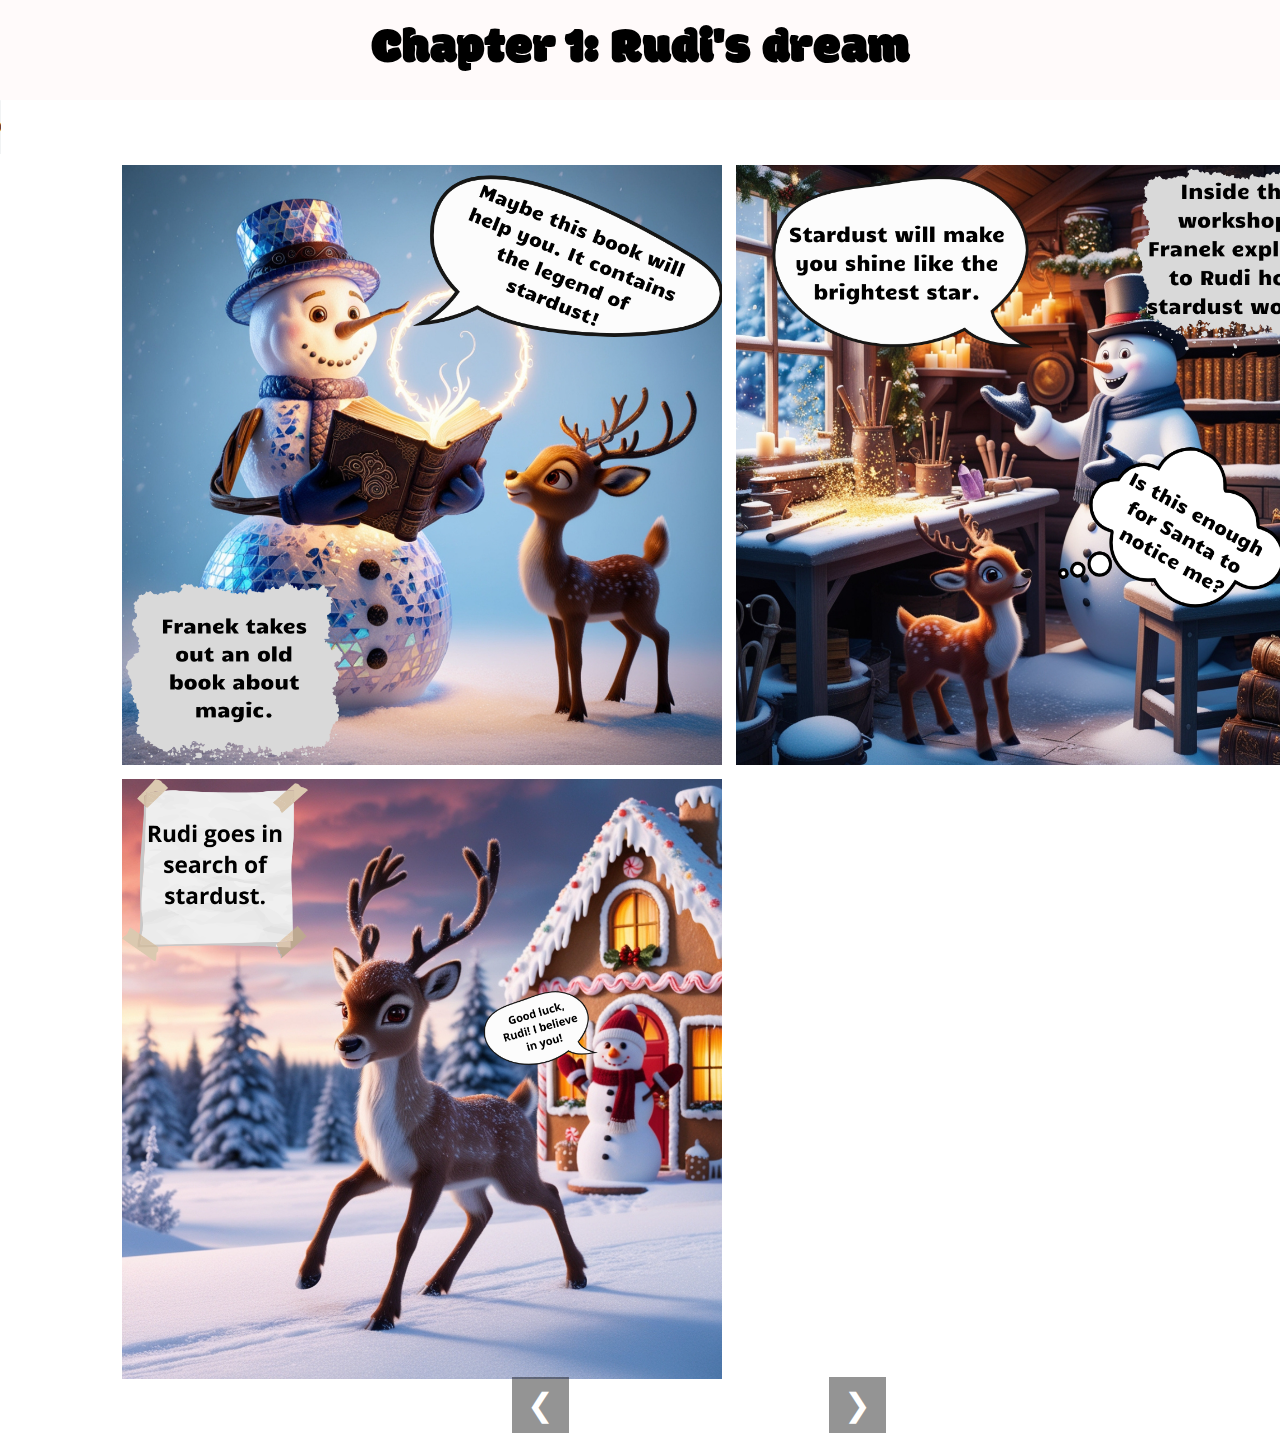
==== page2.html @ 6e91e517 "Update page2.html" ====
<!DOCTYPE html>
<html lang="en">
<head>
    <meta charset="UTF-8">
    <meta name="viewport" content="width=device-width, initial-scale=1.0">
    <title>Document</title>
    <link rel="stylesheet" href="page2.css">
    <link rel="preconnect" href="https://fonts.googleapis.com">
    <link rel="preconnect" href="https://fonts.gstatic.com" crossorigin>
    <link href="https://fonts.googleapis.com/css2?family=Modak&display=swap" rel="stylesheet">
</head>
<body>

    <div class="chapter">
        <p>Chapter 1: Rudi's dream</p>
    </div>
    <audio id="myAudio" loop controls>
        <source src="narracja - Made with Clipchamp.mp3" type="audio/mpeg">
        Twój przeglądarka nie obsługuje elementu audio.
    </audio>

    <div class="zdjęcia">
        <img src="Panel 5.png" alt="">
        <img src="Panel 6.png" alt="">
        <img class="zd1" src="Panel 7.png" alt="">
    </div>
    <a href="index.html" class="prev">&#10094</a>
    <a href="page3.html" class="next">&#10095</a>
    <script>
        // Pobranie elementu audio
        var audio = document.getElementById("myAudio");

        // Ustawienie, aby audio rozpoczęło się od 30. sekundy
        audio.currentTime = 38;

        // Rozpoczęcie odtwarzania audio
        audio.play();
    </script>
</body>


    

</html>
---- page2.css ----
body {
    margin: 0;
    padding: 0;
}
.chapter {
    width: 100%;
    height: 100px;
    font-size: 50px;
    font-family: "Modak", system-ui;
    font-weight: 300;
    font-style: normal;
    background-color: snow;
    display: grid;
    justify-content: center;
    align-items: center;
    animation: animacja 2s infinite;
    animation-direction: alternate;
}

@media screen  and (max-width:1000px) {
    .chapter {
        font-size: 25px;
        left: 50%;
    }
    
}

.audio {
    position: relative;
    top: -80px;
}

@keyframes animacja {
    from {
        scale: 1; color: black;
    }
    to {
        scale: 0.9; color: rgba(32, 32, 32, 0.858);
    }
}
.chapter p {
    margin: 0;
    padding: 0;
}




.prev {
    left: -65px;

}
.next {

    position: relative;
    left: 60%;
    top: 50%;
    transform: translateY(-50%);
    font-size: 2rem;
    padding: 10px 15px;
    background-color: rgba(0, 0, 0, 0.421);
    color: white;
    border: none;
    cursor: pointer;
    text-decoration: none;
}

.prev {
    position: relative;
    left: 40%;
    top: 50%;
    transform: translateY(-50%);
    font-size: 2rem;
    padding: 10px 15px;
    background-color: rgba(0, 0, 0, 0.421);
    color: white;
    border: none;
    cursor: pointer;
    text-decoration: none;

}

@media screen  and (max-width:1000px) {
    .next {
        position: relative;
        left: 30%;
    }
    
}

@media screen  and (max-width:1000px) {
    .prev {
        position: relative;
        left: 20%;
    }
    
}


.zdjęcia {
    width: 80%;
    display:  grid;
    grid-template-columns: 1fr 1fr;
    position: relative;
    left: 9% ;

}

.zdjęcia img {
    width: 600px;    
    height: 600px;
    padding: 2px 2px;
    margin: 5px 5px;
}

@media screen  and (max-width:1000px) {
    .zdjęcia {
        display:  grid;
    grid-template-columns: 1fr;
    }
    
}

@media screen  and (max-width:1000px) {
    .zdjęcia img {
        width: 500px;    
        height: 500px;
        padding: 2px 2px;
        margin: 5px 5px;
    }
    
}

@media screen  and (max-width:600px) {
    .zdjęcia img {
        width: 300px;    
        height: 300px;
        padding: 2px 2px;
        margin: 5px 5px;
    }
    
}
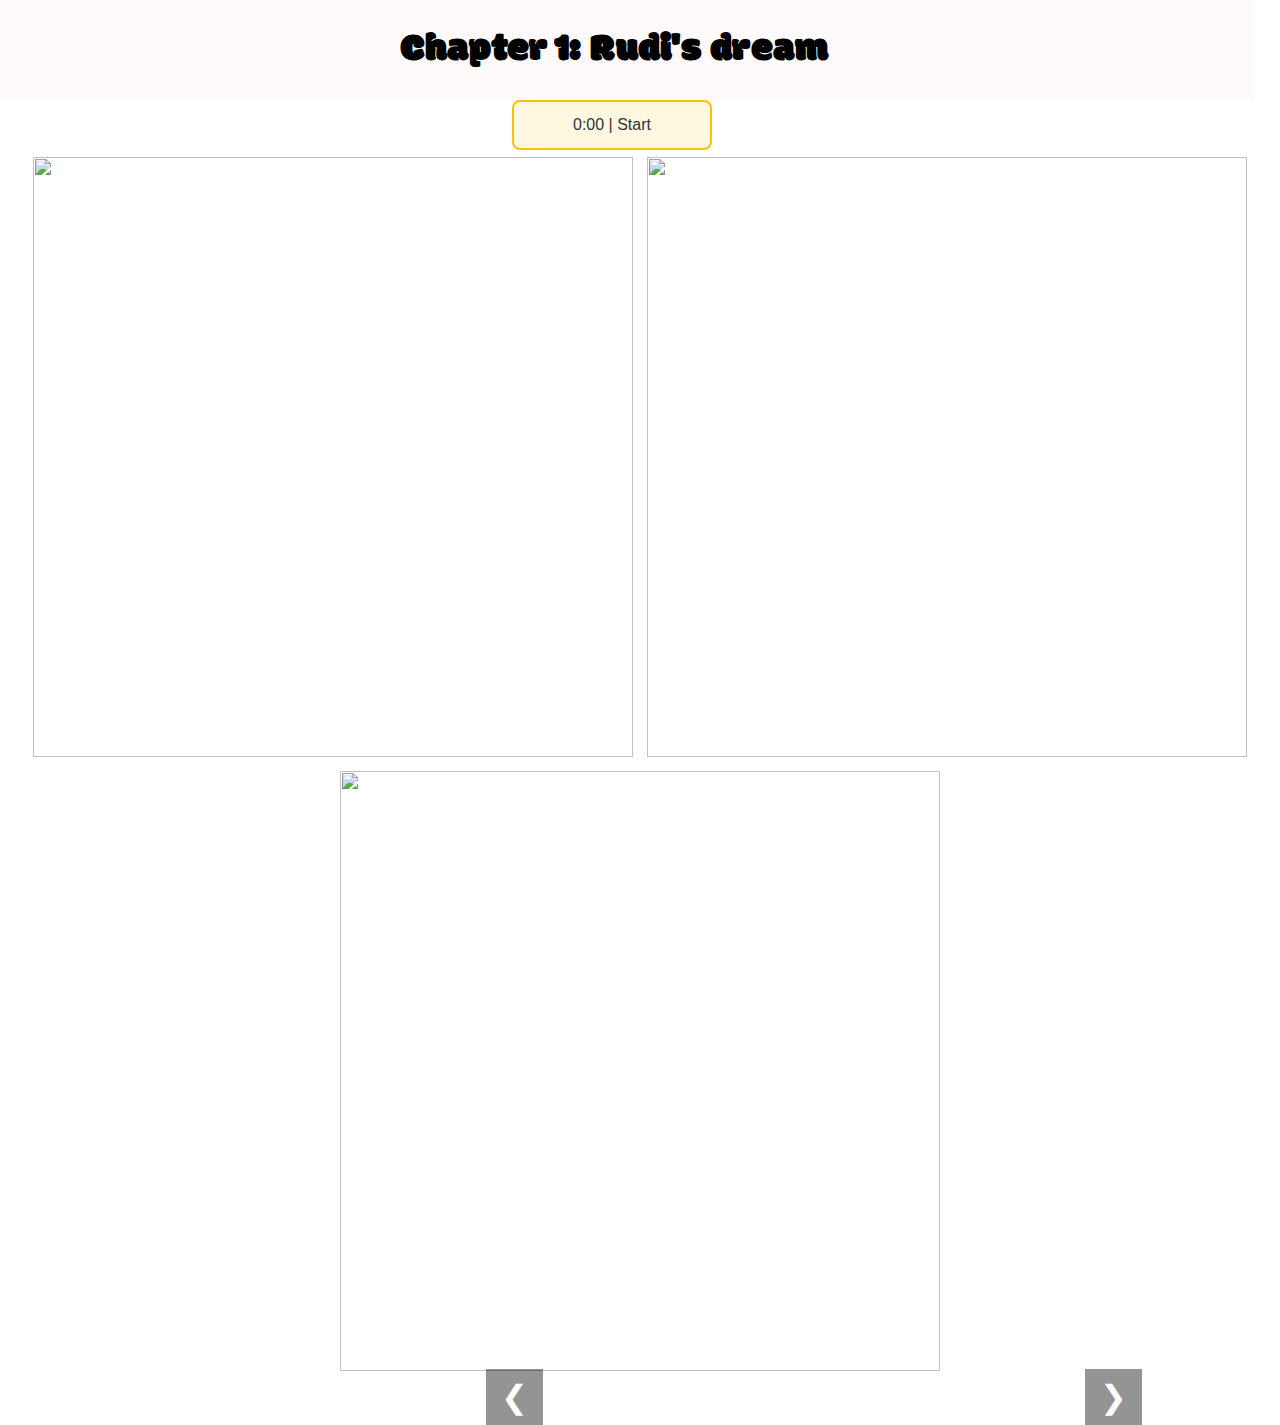
==== commit 717f7e32: "Update page2.html" ====
--- a/page2.html
+++ b/page2.html
@@ -8,33 +8,70 @@
     <link rel="preconnect" href="https://fonts.googleapis.com">
     <link rel="preconnect" href="https://fonts.gstatic.com" crossorigin>
     <link href="https://fonts.googleapis.com/css2?family=Modak&display=swap" rel="stylesheet">
+
+
+
 </head>
 <body>
 
     <div class="chapter">
         <p>Chapter 1: Rudi's dream</p>
     </div>
-    <audio id="myAudio" loop controls>
-        <source src="narracja - Made with Clipchamp.mp3" type="audio/mpeg">
-        Twój przeglądarka nie obsługuje elementu audio.
-    </audio>
+    <audio id="audio" src="narracja - Made with Clipchamp.mp3"></audio>
+    <button id="controlButton">0:38 | Start</button>
+
 
     <div class="zdjęcia">
-        <img src="Panel 5.png" alt="">
-        <img src="Panel 6.png" alt="">
-        <img class="zd1" src="Panel 7.png" alt="">
+        <img src="./Zdjęcia/Panel 5.png" alt="">
+        <img src="./Zdjęcia/Panel 6.png" alt="">
+        <img class="zd1" src="./Zdjęcia/panel 7.png" alt="">
     </div>
-    <a href="index.html" class="prev">&#10094</a>
+    <a href="page1.html" class="prev">&#10094</a>
     <a href="page3.html" class="next">&#10095</a>
     <script>
-        // Pobranie elementu audio
-        var audio = document.getElementById("myAudio");
+        const audio = document.getElementById('audio');
+        const controlButton = document.getElementById('controlButton');
 
-        // Ustawienie, aby audio rozpoczęło się od 30. sekundy
-        audio.currentTime = 38;
+        // Funkcja formatująca czas w formacie MM:SS
+        function formatTime(seconds) {
+            const minutes = Math.floor(seconds / 60);
+            const secs = Math.floor(seconds % 60).toString().padStart(2, '0');
+            return `${minutes}:${secs}`;
+        }
 
-        // Rozpoczęcie odtwarzania audio
-        audio.play();
+        // Ustawienie początkowego czasu na 10 sekund
+        audio.addEventListener('loadedmetadata', () => {
+            audio.currentTime = 38;
+        });
+
+        // Aktualizacja czasu i kontrola przycisku
+        audio.addEventListener('timeupdate', () => {
+            controlButton.textContent = `${formatTime(audio.currentTime)} | ${audio.paused ? "Start" : "Pause"}`;
+            if (audio.currentTime >= 61.5) {
+                audio.pause();
+                audio.currentTime = 38; // Powrót do 10 sekundy
+                controlButton.textContent = `${formatTime(audio.currentTime)} | Start`;
+            }
+        });
+
+        // Obsługa kliknięcia przycisku
+        controlButton.addEventListener('click', () => {
+            if (audio.paused) {
+                if (audio.currentTime < 38 || audio.currentTime >= 61.5) {
+                    audio.currentTime = 38; // Zawsze zaczyna od 10 sekundy
+                }
+                audio.play();
+            } else {
+                audio.pause();
+            }
+            controlButton.textContent = `${formatTime(audio.currentTime)} | ${audio.paused ? "Start" : "Pause"}`;
+        });
+
+        // Reset przycisku po zakończeniu odtwarzania
+        audio.addEventListener('ended', () => {
+            audio.currentTime = 38;
+            controlButton.textContent = `0:38 | Start`;
+        });
     </script>
 </body>
 
--- a/page2.css
+++ b/page2.css
@@ -13,14 +13,55 @@
     display: grid;
     justify-content: center;
     align-items: center;
+
+}
+
+.chapter p {
     animation: animacja 2s infinite;
     animation-direction: alternate;
 }
 
+@media screen  and (max-width:1366px) {
+    .chapter {
+        font-size: 40px;
+        position: relative;
+        left: -2%;
+    }
+    
+}
+
+@media screen  and (max-width:1100px) {
+    .chapter {
+        font-size: 40px;
+        position: relative;
+        left: 8%;
+    }
+    
+}
+
 @media screen  and (max-width:1000px) {
     .chapter {
-        font-size: 25px;
-        left: 50%;
+        font-size: 40px;
+        position: relative;
+        left: 4%;
+    }
+    
+}
+
+@media screen  and (max-width:500px) {
+    .chapter {
+        font-size: 30px;
+        position: relative;
+        left: 3%;
+    }
+    
+}
+
+@media screen  and (max-width:500px) {
+    .chapter {
+        font-size: 20px;
+        position: relative;
+        left: 4%;
     }
     
 }
@@ -29,6 +70,80 @@
     position: relative;
     top: -80px;
 }
+
+@media screen and (max-width:367px) {
+    .audio {
+        position: relative;
+        left: 80px;
+        top: 0px;
+    }
+    
+}
+
+button {
+    width: 200px;
+    height: 50px;
+    padding: 10px 20px;
+    font-size: 16px;
+    border: 2px solid #ffc107;
+    border-radius: 8px;
+    background-color: #fff8e1;
+    color: #333;
+    cursor: pointer;
+    position: relative;
+    left: 43%;
+}
+button:hover {
+    background-color: #ffd54f;
+    border-color: #ffb300;
+}
+@media screen  and (max-width:1366px){
+    button {
+        position: relative;
+        left:40%;
+    }
+    
+}
+@media screen  and (max-width:1100px){
+    button {
+        position: relative;
+        left:50%;
+    }
+    
+}
+@media screen  and (max-width:1000px){
+    button {
+        position: relative;
+        left:42%;
+    }
+    
+}
+
+@media screen  and (max-width:500px){
+    button {
+        position: relative;
+        left:35%;
+    }
+    
+}
+
+@media screen  and (max-width:500px){
+    button {
+        position: relative;
+        left:28%;
+    }
+    
+}
+
+@media screen  and (max-width:350px){
+    button {
+        position: relative;
+        left:24%;
+    }
+    
+}
+
+
 
 @keyframes animacja {
     from {
@@ -42,8 +157,6 @@
     margin: 0;
     padding: 0;
 }
-
-
 
 
 .prev {
@@ -65,9 +178,33 @@
     text-decoration: none;
 }
 
+@media screen  and (max-width:1366px) {
+    .next {
+        position: relative;
+        left: 80%;
+    }
+    
+}
+
+@media screen  and (max-width:400px) {
+    .next {
+        position: relative;
+        left: 80%;
+    }
+    
+}
+
+@media screen  and (max-width:1000px) {
+    .next {
+        position: relative;
+        left: 75%;
+    }
+    
+}
+
 .prev {
     position: relative;
-    left: 40%;
+    left: 32.5%;
     top: 50%;
     transform: translateY(-50%);
     font-size: 2rem;
@@ -80,18 +217,75 @@
 
 }
 
+@media screen  and (max-width:1366px) {
+    .prev {
+        position: relative;
+        left: 43%;
+    }
+    
+}
+
+@media screen  and (max-width:400px) {
+    .prev {
+        position: relative;
+        left: 43%;
+    }
+    
+}
+
+@media screen  and (max-width:1366px) {
+    .prev {
+        position: relative;
+        left: 38%;
+    }
+    
+}
+
+
+
+
+
+
+
+
+
+
+
+.next {
+
+    position: relative;
+    left: 60%;
+    top: 50%;
+    transform: translateY(-50%);
+    font-size: 2rem;
+    padding: 10px 15px;
+    background-color: rgba(0, 0, 0, 0.421);
+    color: white;
+    border: none;
+    cursor: pointer;
+    text-decoration: none;
+}
+
+@media screen  and (max-width:1366px) {
+    .next {
+        position: relative;
+        left: 80%;
+    }
+    
+}
+
+@media screen  and (max-width:400px) {
+    .next {
+        position: relative;
+        left: 80%;
+    }
+    
+}
+
 @media screen  and (max-width:1000px) {
     .next {
         position: relative;
-        left: 30%;
-    }
-    
-}
-
-@media screen  and (max-width:1000px) {
-    .prev {
-        position: relative;
-        left: 20%;
+        left: 75%;
     }
     
 }
@@ -111,6 +305,61 @@
     height: 600px;
     padding: 2px 2px;
     margin: 5px 5px;
+}
+
+@media screen and (max-width:1500px) {
+    .zdjęcia {
+        position: relative;
+        left: 4.5%;
+    }
+    
+}
+
+@media screen and (max-width:1400px) {
+    .zdjęcia {
+        position: relative;
+        left: 2%;
+    }
+    
+}
+
+@media screen and (max-width:1260px) {
+    .zdjęcia {
+        position: relative;
+        left: 1%;
+    }
+    
+}
+
+@media screen and (max-width:1000px) {
+    .zdjęcia {
+        position: relative;
+        left: 25%;
+    }
+    
+}
+@media screen and (max-width:500px) {
+    .zdjęcia {
+        position: relative;
+        left: 22%;
+    }
+    
+}
+
+@media screen and (max-width:400px) {
+    .zdjęcia {
+        position: relative;
+        left: 12%;
+    }
+    
+}
+
+@media screen and (max-width:350px) {
+    .zdjęcia {
+        position: relative;
+        left: 5%;
+    }
+    
 }
 
 @media screen  and (max-width:1000px) {
@@ -141,10 +390,37 @@
     
 }
 
-
-
-
-
-
-
-
+.zd1 {
+    position: relative;
+}
+@media screen  and (min-width:1000px){
+    .zd1 {
+        position: relative;
+        left: 50%;
+    }
+    
+}
+
+
+
+
+.audio {
+    position: relative;
+    left: 40%;
+    top: 10%;
+}
+
+
+
+
+
+
+
+
+
+
+
+
+
+
+
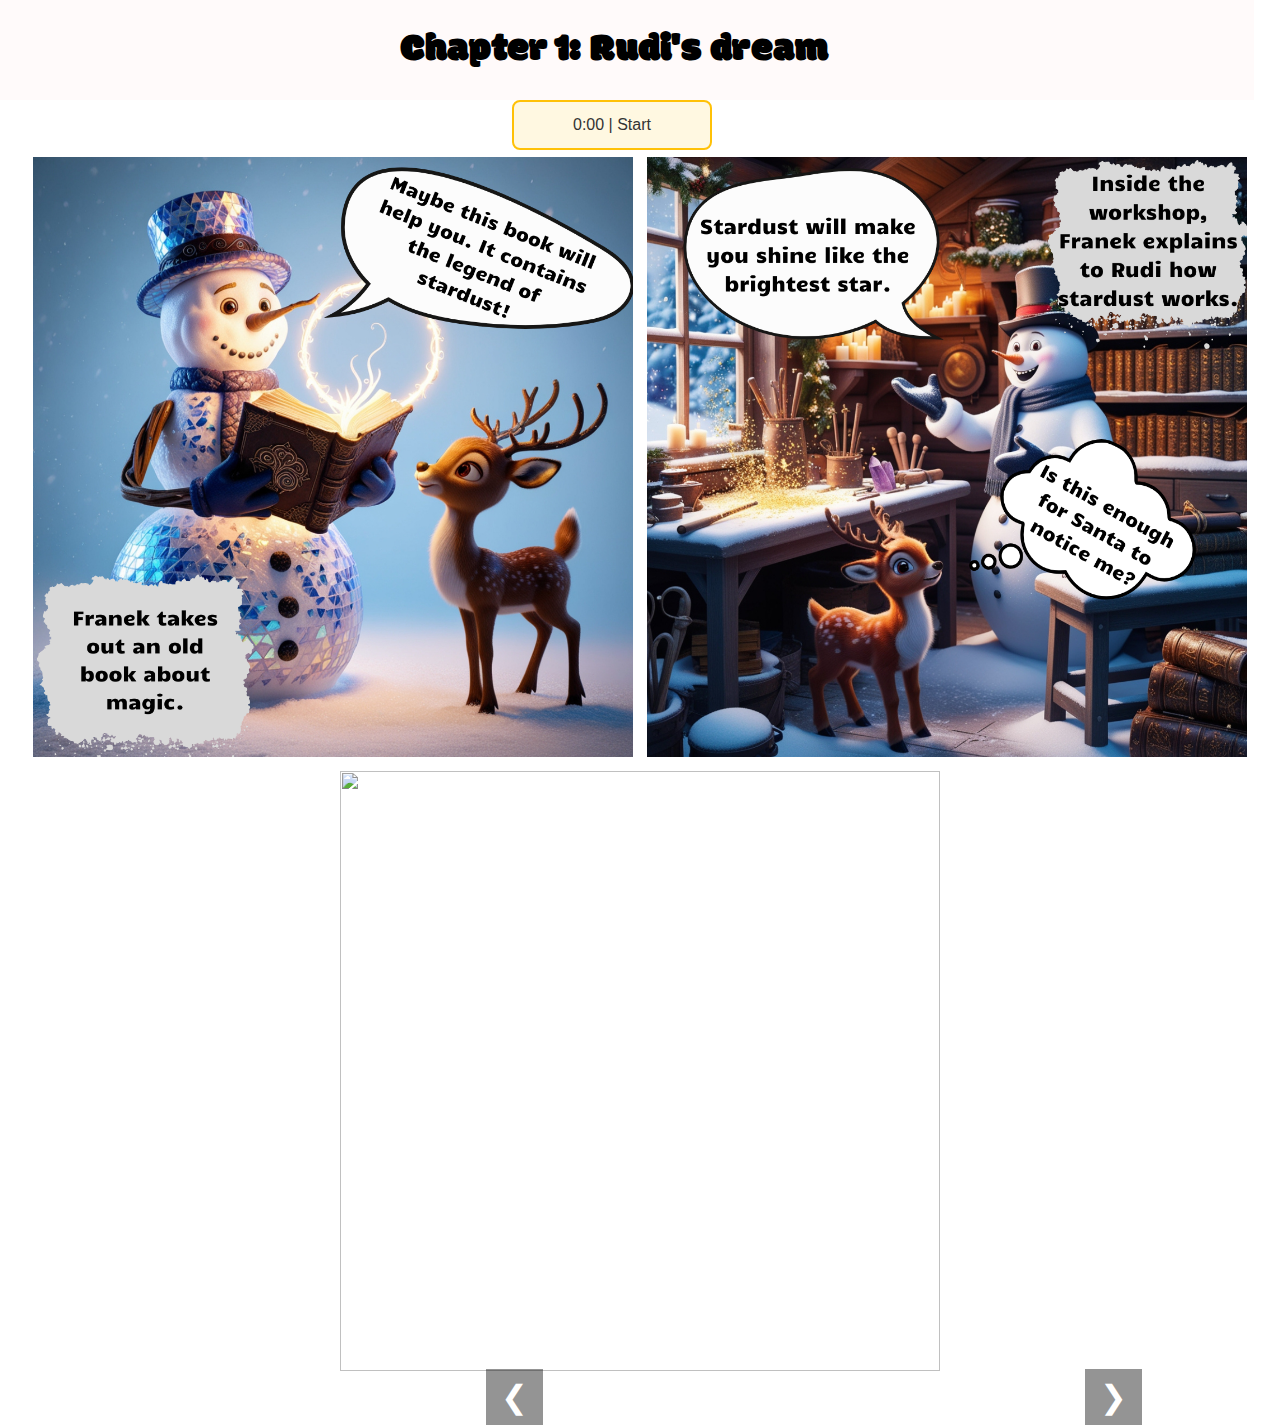
==== commit efb848a3: "Update page2.html" ====
--- a/page2.html
+++ b/page2.html
@@ -22,8 +22,8 @@
 
 
     <div class="zdjęcia">
-        <img src="./Zdjęcia/Panel 5.png" alt="">
-        <img src="./Zdjęcia/Panel 6.png" alt="">
+        <img src="Panel 5.png" alt="">
+        <img src="Panel 6.png" alt="">
         <img class="zd1" src="./Zdjęcia/panel 7.png" alt="">
     </div>
     <a href="page1.html" class="prev">&#10094</a>
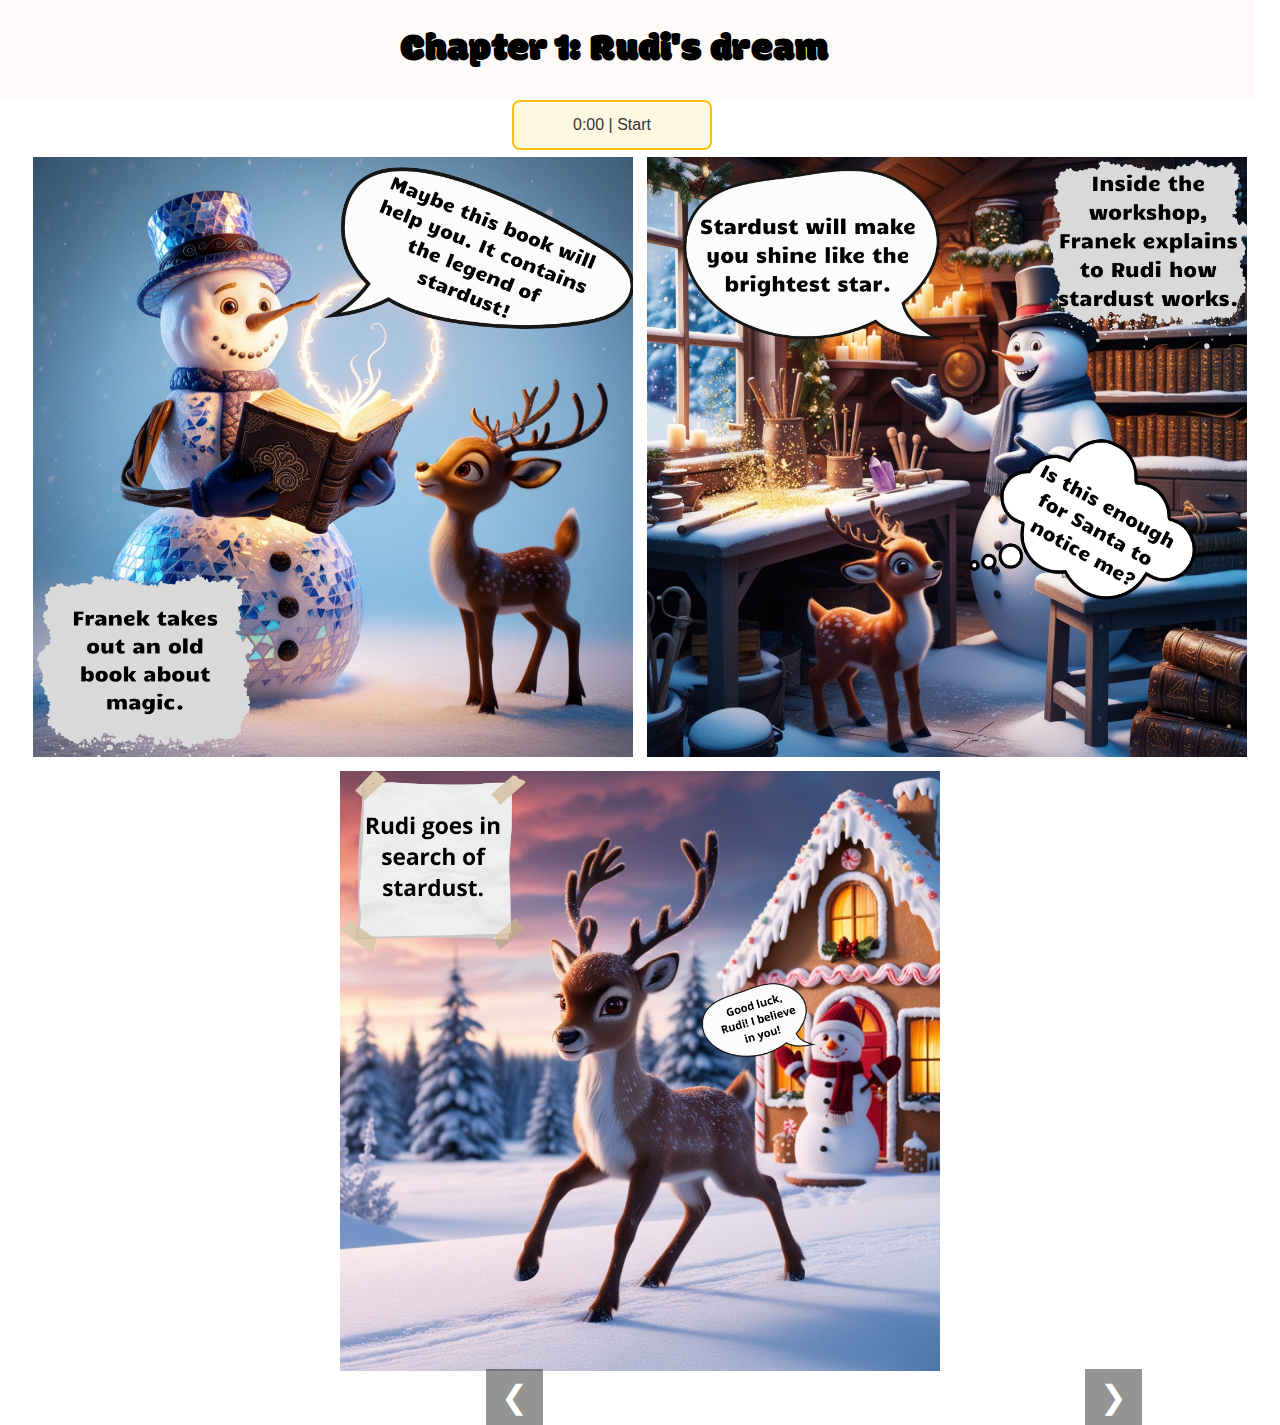
==== commit be27933f: "Update page2.html" ====
--- a/page2.html
+++ b/page2.html
@@ -24,7 +24,7 @@
     <div class="zdjęcia">
         <img src="Panel 5.png" alt="">
         <img src="Panel 6.png" alt="">
-        <img class="zd1" src="./Zdjęcia/panel 7.png" alt="">
+        <img class="zd1" src="Panel 7.png" alt="">
     </div>
     <a href="page1.html" class="prev">&#10094</a>
     <a href="page3.html" class="next">&#10095</a>
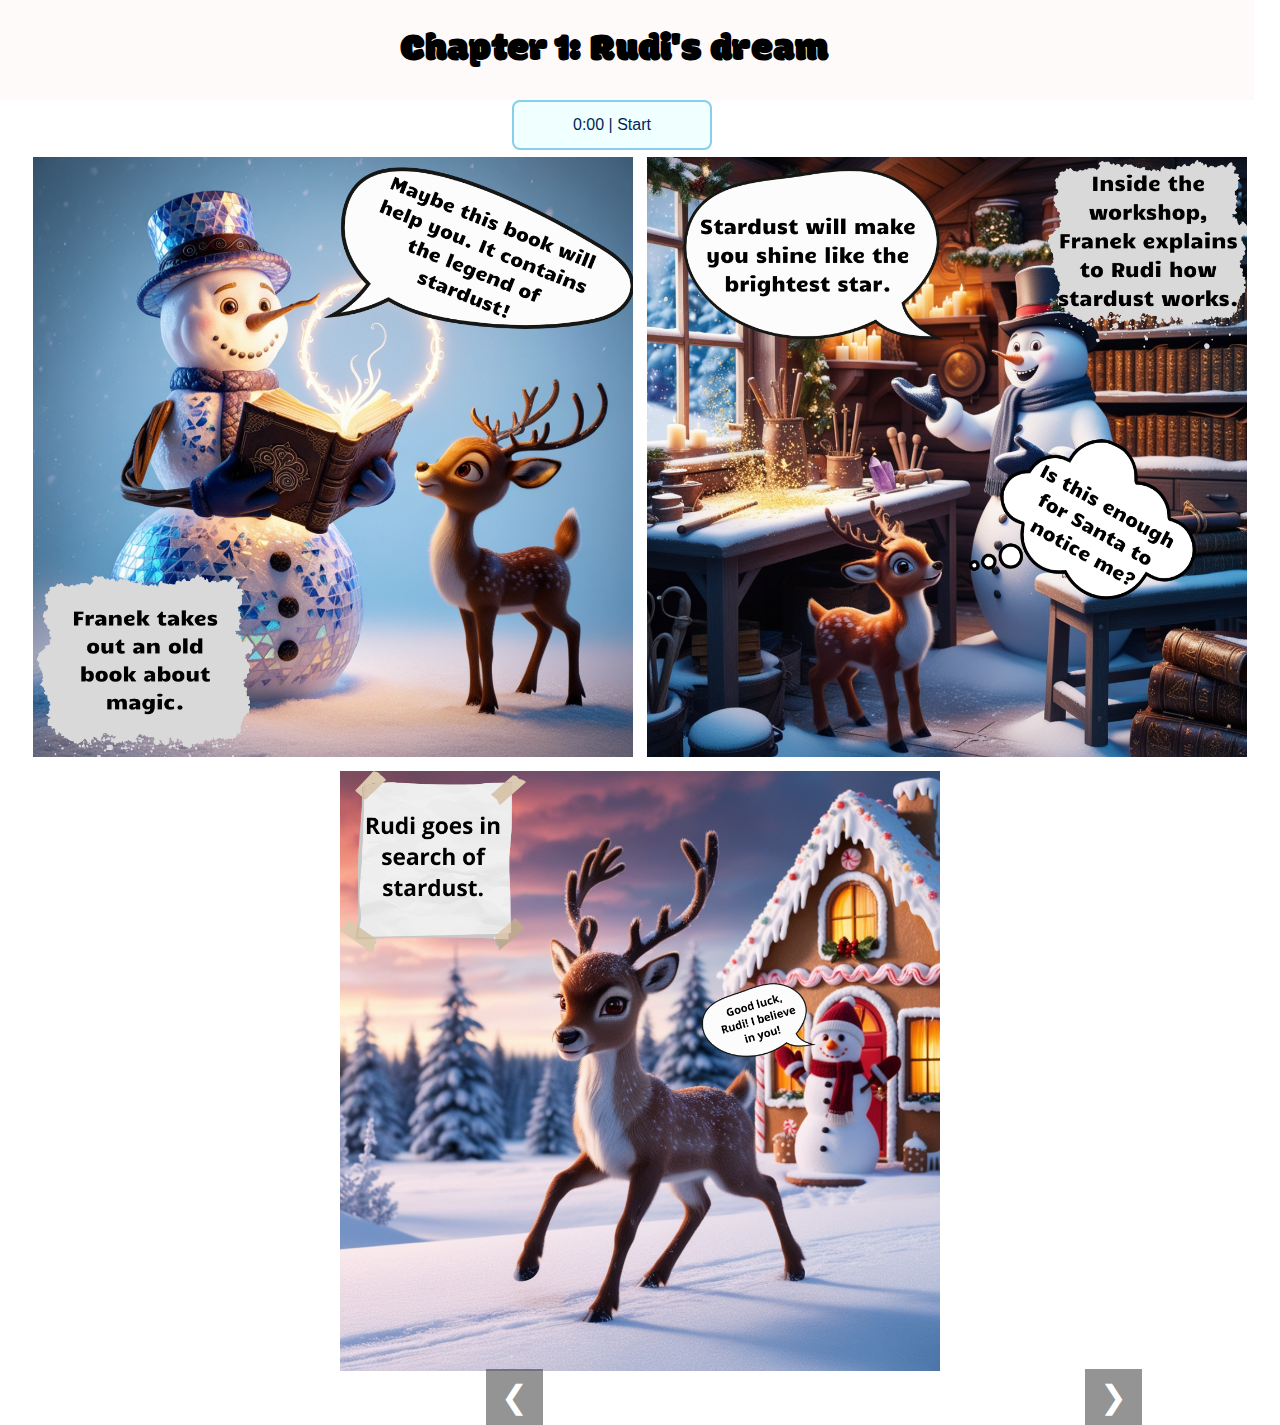
==== commit e66eb505: "Update page2.html" ====
--- a/page2.html
+++ b/page2.html
@@ -26,7 +26,7 @@
         <img src="Panel 6.png" alt="">
         <img class="zd1" src="Panel 7.png" alt="">
     </div>
-    <a href="page1.html" class="prev">&#10094</a>
+    <a href="index.html" class="prev">&#10094</a>
     <a href="page3.html" class="next">&#10095</a>
     <script>
         const audio = document.getElementById('audio');
@@ -47,7 +47,7 @@
         // Aktualizacja czasu i kontrola przycisku
         audio.addEventListener('timeupdate', () => {
             controlButton.textContent = `${formatTime(audio.currentTime)} | ${audio.paused ? "Start" : "Pause"}`;
-            if (audio.currentTime >= 61.5) {
+            if (audio.currentTime >= 65) {
                 audio.pause();
                 audio.currentTime = 38; // Powrót do 10 sekundy
                 controlButton.textContent = `${formatTime(audio.currentTime)} | Start`;
@@ -57,7 +57,7 @@
         // Obsługa kliknięcia przycisku
         controlButton.addEventListener('click', () => {
             if (audio.paused) {
-                if (audio.currentTime < 38 || audio.currentTime >= 61.5) {
+                if (audio.currentTime < 38 || audio.currentTime >= 65) {
                     audio.currentTime = 38; // Zawsze zaczyna od 10 sekundy
                 }
                 audio.play();
--- a/page2.css
+++ b/page2.css
@@ -80,22 +80,22 @@
     
 }
 
-button {
+        button {
     width: 200px;
     height: 50px;
     padding: 10px 20px;
     font-size: 16px;
-    border: 2px solid #ffc107;
+    border: 2px solid #87CEEB;
     border-radius: 8px;
-    background-color: #fff8e1;
-    color: #333;
+    background-color: #F0FFFF;
+    color: #001F54;
     cursor: pointer;
     position: relative;
     left: 43%;
 }
 button:hover {
-    background-color: #ffd54f;
-    border-color: #ffb300;
+    background-color: #87CEEB;
+    border-color: #87CEEB;
 }
 @media screen  and (max-width:1366px){
     button {
